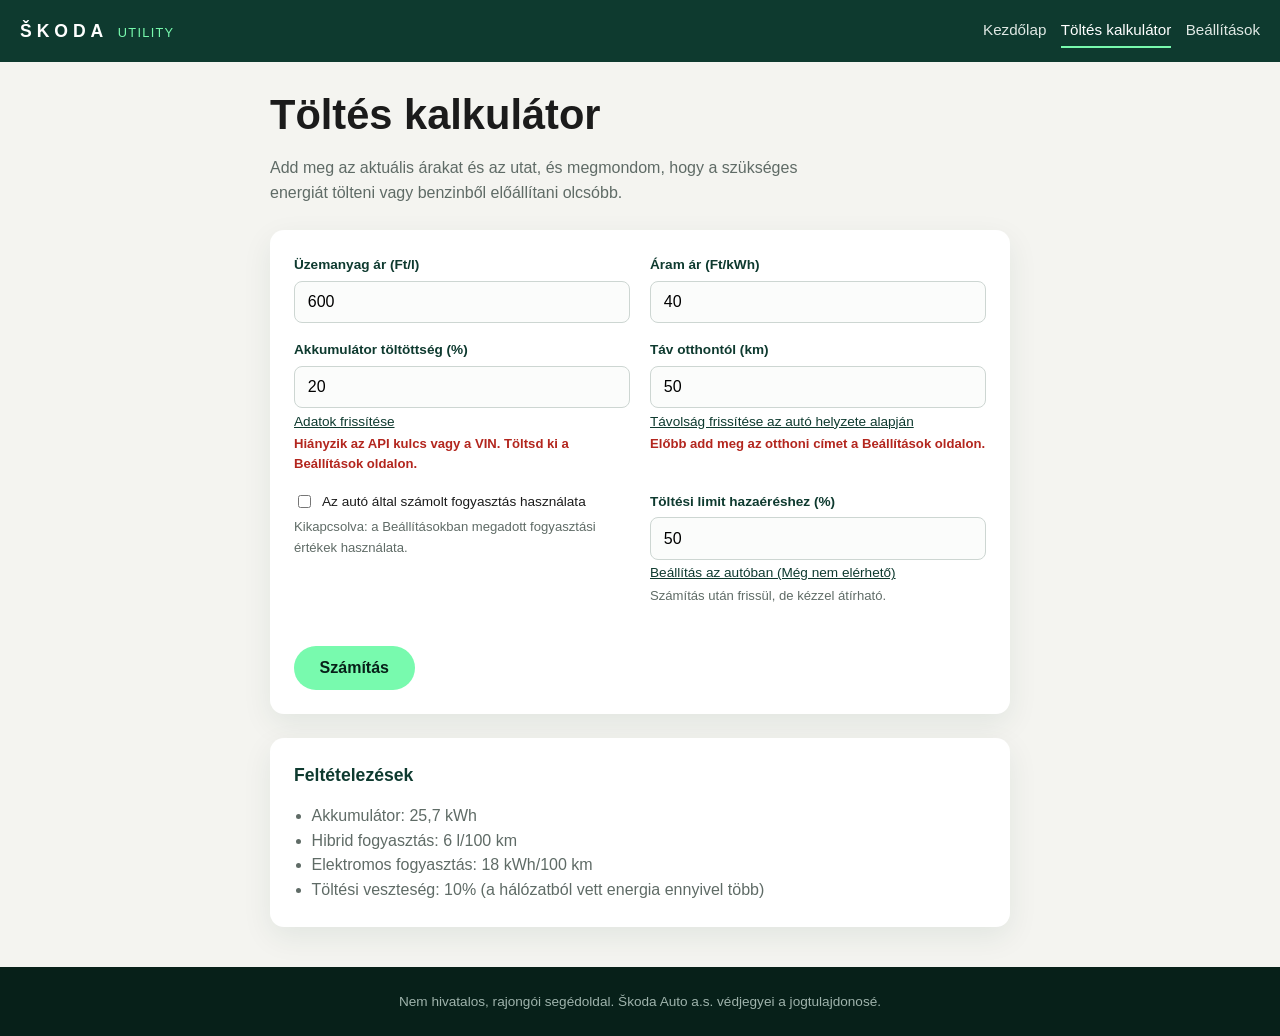
==== calculator.html @ ce1959d5 "optimized cache" ====
<!DOCTYPE html>
<html lang="hu">
<head>
<meta charset="UTF-8" />
<meta name="viewport" content="width=device-width, initial-scale=1.0" />
<title>Töltés kalkulátor | Škoda Utility</title>
<link rel="stylesheet" href="styles.css" />
</head>
<body>
<header class="topbar">
    <a class="brand" href="index.html">
        <span class="brand-mark">ŠKODA</span>
        <span class="brand-sub">Utility</span>
    </a>
    <nav>
        <a href="index.html">Kezdőlap</a>
        <a href="calculator.html" class="active">Töltés kalkulátor</a>
        <a href="settings.html">Beállítások</a>
    </nav>
</header>

<main class="page">
    <h1>Töltés kalkulátor</h1>
    <p class="lead">
        Add meg az aktuális árakat és az utat, és megmondom, hogy a szükséges energiát
        tölteni vagy benzinből előállítani olcsóbb.
    </p>

    <form id="calc-form" class="panel" novalidate>
        <div class="field">
            <label for="fuelPrice">Üzemanyag ár (Ft/l)</label>
            <input type="number" id="fuelPrice" min="0" step="0.1" value="600" required />
        </div>
        <div class="field">
            <label for="elecPrice">Áram ár (Ft/kWh)</label>
            <input type="number" id="elecPrice" min="0" step="0.1" value="40" required />
        </div>
        <div class="field">
            <label for="battery">Akkumulátor töltöttség (%)</label>
            <input type="number" id="battery" min="0" max="100" step="1" value="20" required />
            <div class="link-row">
                <button type="button" id="refresh-data" class="link-btn">Adatok frissítése</button>
            </div>
            <p class="hint" id="battery-hint"></p>
        </div>
        <div class="field">
            <label for="distance">Táv otthontól (km)</label>
            <input type="number" id="distance" min="0" step="0.1" value="50" required />
            <button type="button" id="route-distance" class="link-btn">Távolság frissítése az autó helyzete alapján</button>
            <p class="hint" id="route-hint"></p>
        </div>
        <div class="field checkbox">
            <label for="use-car-consumption">
                <input type="checkbox" id="use-car-consumption" />
                Az autó által számolt fogyasztás használata
            </label>
            <p class="hint" id="consumption-hint">Kikapcsolva: a Beállításokban megadott fogyasztási értékek használata.</p>
        </div>
        <div class="field">
            <label for="targetSoc">Töltési limit hazaéréshez (%)</label>
            <input type="number" id="targetSoc" min="0" max="100" step="1" value="50" />
            <button type="button" id="set-limit" class="link-btn">Beállítás az autóban (Még nem elérhető)</button>
            <p class="hint" id="limit-hint">Számítás után frissül, de kézzel átírható.</p>
        </div>
        <button class="btn" type="submit">Számítás</button>
    </form>

    <section id="result" class="result" hidden></section>

    <section class="panel assumptions">
        <h2>Feltételezések</h2>
        <ul>
            <li>Akkumulátor: 25,7 kWh</li>
            <li>Hibrid fogyasztás: 6 l/100 km</li>
            <li>Elektromos fogyasztás: 18 kWh/100 km</li>
            <li>Töltési veszteség: 10% (a hálózatból vett energia ennyivel több)</li>
        </ul>
    </section>
</main>

<footer class="footer">
    <p>Nem hivatalos, rajongói segédoldal. Škoda Auto a.s. védjegyei a jogtulajdonosé.</p>
</footer>

<script src="skodaApi.js"></script>
<script src="calculator.js"></script>
</body>
</html>
---- styles.css ----
:root {
    --emerald: #0e3a2f;
    --emerald-dark: #072019;
    --electric: #78faae;
    --sand: #f4f4f0;
    --ink: #1b1b1b;
    --muted: #5f6b66;
    --warn: #d9822b;
}

* {
    box-sizing: border-box;
}

body {
    margin: 0;
    font-family: "Segoe UI", "Helvetica Neue", Arial, sans-serif;
    color: var(--ink);
    background: var(--sand);
    line-height: 1.55;
}

.topbar {
    display: flex;
    align-items: center;
    justify-content: space-between;
    gap: .75rem;
    padding: .9rem 1.25rem;
    background: var(--emerald);
    color: #fff;
    flex-wrap: wrap;
    position: sticky;
    top: 0;
    z-index: 10;
}

.brand {
    display: flex;
    align-items: baseline;
    gap: .6rem;
    text-decoration: none;
    color: #fff;
}

.brand-mark {
    font-weight: 700;
    letter-spacing: .28em;
    font-size: 1.1rem;
}

.brand-sub {
    color: var(--electric);
    letter-spacing: .1em;
    text-transform: uppercase;
    font-size: .8rem;
}

.topbar nav {
    display: flex;
    flex-wrap: wrap;
    gap: .5rem .9rem;
}

.topbar nav a {
    color: #dfe8e4;
    text-decoration: none;
    font-size: .95rem;
    padding: .25rem 0;
    border-bottom: 2px solid transparent;
}

.topbar nav a:hover,
.topbar nav a.active {
    color: #fff;
    border-bottom-color: var(--electric);
}

.hero {
    background: linear-gradient(135deg, var(--emerald) 0%, var(--emerald-dark) 100%);
    color: #fff;
    padding: 3rem 1.25rem;
}

.hero-inner {
    max-width: 780px;
    margin: 0 auto;
}

.hero h2 {
    font-size: clamp(1.6rem, 5vw, 2.4rem);
    margin: 0 0 .75rem;
    line-height: 1.2;
}

.eyebrow {
    color: var(--electric);
    text-transform: uppercase;
    letter-spacing: .25em;
    font-size: .78rem;
    margin: 0 0 .5rem;
}

h1 {
    font-size: clamp(1.7rem, 6vw, 2.6rem);
    margin: 0 0 1rem;
    line-height: 1.2;
}

.lead {
    color: var(--muted);
    max-width: 60ch;
}

.hero .lead {
    color: #d6e2dd;
}

.btn {
    display: inline-block;
    margin-top: 1.5rem;
    padding: .8rem 1.6rem;
    background: var(--electric);
    color: var(--emerald-dark);
    border: none;
    border-radius: 999px;
    font-weight: 600;
    font-size: 1rem;
    text-decoration: none;
    cursor: pointer;
}

.btn:hover {
    background: #5ce295;
}

.btn.ghost {
    background: transparent;
    color: var(--emerald);
    border: 1px solid var(--emerald);
}

.btn.ghost:hover {
    background: rgba(14, 58, 47, .08);
}

.btn.ghost.danger {
    color: #b3261e;
    border-color: #b3261e;
}

.btn.ghost.danger:hover {
    background: rgba(179, 38, 30, .08);
}

.actions {
    grid-column: 1 / -1;
    display: flex;
    flex-wrap: wrap;
    gap: .75rem;
}

.actions .btn {
    margin-top: 0;
}

.link-btn {
    align-self: flex-start;
    background: none;
    border: none;
    padding: 0;
    color: var(--emerald);
    font-size: .85rem;
    text-decoration: underline;
    cursor: pointer;
}

.link-btn:disabled {
    color: var(--muted);
    cursor: progress;
}

.link-row {
    display: flex;
    flex-wrap: wrap;
    gap: .5rem 1rem;
}

.section-head {
    display: flex;
    align-items: baseline;
    justify-content: space-between;
    gap: 1rem;
    flex-wrap: wrap;
}

.section-head h1,
.section-head h2 {
    margin: 0;
    color: var(--emerald);
}

.vehicle-cards {
    margin: 1rem 0 0;
    padding: 0;
    max-width: none;
    grid-template-columns: repeat(auto-fit, minmax(150px, 1fr));
}

.map-panel h2 {
    margin: 0 0 .75rem;
    font-size: 1.15rem;
    color: var(--emerald);
}

.map-panel iframe {
    width: 100%;
    height: min(60vw, 320px);
    border: 0;
    border-radius: 10px;
    display: block;
}

.hint {
    margin: 0;
    font-size: .82rem;
    color: var(--muted);
}

.hint.error {
    color: #b3261e;
}

.cards {
    max-width: 980px;
    margin: 0 auto;
    padding: 1.5rem 1.25rem;
    display: grid;
    grid-template-columns: repeat(auto-fit, minmax(180px, 1fr));
    gap: .9rem;
}

.card {
    background: #fff;
    border-radius: 14px;
    padding: 1.1rem 1.25rem;
    box-shadow: 0 10px 30px rgba(14, 58, 47, .08);
}

.card h2 {
    margin: 0 0 .15rem;
    color: var(--emerald);
    font-size: 1.4rem;
    overflow-wrap: anywhere;
}

.card p {
    margin: 0;
    color: var(--muted);
    font-size: .9rem;
}

.page {
    max-width: 780px;
    margin: 0 auto;
    padding: 1.75rem 1.25rem 2.5rem;
}

.panel {
    background: #fff;
    border-radius: 14px;
    padding: 1.5rem;
    box-shadow: 0 10px 30px rgba(14, 58, 47, .08);
    margin-top: 1.5rem;
}

form.panel {
    display: grid;
    grid-template-columns: repeat(auto-fit, minmax(220px, 1fr));
    gap: 1rem 1.25rem;
}

form.panel .btn {
    grid-column: 1 / -1;
    justify-self: start;
}

.field {
    display: flex;
    flex-direction: column;
    gap: .35rem;
}

.field label {
    font-size: .85rem;
    font-weight: 600;
    color: var(--emerald);
}

.field input {
    padding: .7rem .8rem;
    border: 1px solid #cdd6d2;
    border-radius: 8px;
    font-size: 1rem;
    background: #fbfcfb;
}

.field input:focus {
    outline: 2px solid var(--electric);
    border-color: var(--emerald);
}

.field.checkbox label {
    display: flex;
    align-items: center;
    gap: .5rem;
    font-weight: 500;
    color: var(--ink);
}

.field.checkbox input {
    width: auto;
    accent-color: var(--emerald);
}

.result {
    margin-top: 1.5rem;
    background: #fff;
    border-radius: 14px;
    padding: 1.5rem;
    border-left: 6px solid var(--emerald);
    box-shadow: 0 10px 30px rgba(14, 58, 47, .08);
}

.result.charge {
    border-left-color: var(--electric);
}

.result.fuel {
    border-left-color: var(--warn);
}

.verdict {
    margin: 0 0 .75rem;
    font-size: 1.35rem;
    color: var(--emerald);
}

.result table {
    width: 100%;
    border-collapse: collapse;
    margin-top: .5rem;
}

.result th,
.result td {
    text-align: left;
    padding: .45rem .3rem;
    border-bottom: 1px solid #e6ebe9;
    font-size: .95rem;
}

.result td:last-child,
.result th:last-child {
    text-align: right;
}

.note {
    color: var(--muted);
    font-size: .9rem;
    margin: .75rem 0 0;
}

.error {
    color: #b3261e;
    font-weight: 600;
    margin: 0;
}

.assumptions h2 {
    margin-top: 0;
    font-size: 1.1rem;
    color: var(--emerald);
}

.assumptions ul {
    margin: 0;
    padding-left: 1.1rem;
    color: var(--muted);
}

.footer {
    background: var(--emerald-dark);
    color: #9fb3ac;
    text-align: center;
    padding: 1.5rem;
    font-size: .85rem;
}

.footer p {
    margin: 0;
}

@media (max-width: 560px) {
    body {
        line-height: 1.5;
    }

    .topbar {
        gap: .4rem;
    }

    .topbar nav {
        width: 100%;
        gap: .4rem .85rem;
    }

    .topbar nav a {
        font-size: .88rem;
    }

    .hero {
        padding: 2.25rem 1rem;
    }

    .page {
        padding: 1.25rem 1rem 2rem;
    }

    .cards {
        padding: 1rem;
        grid-template-columns: repeat(auto-fit, minmax(140px, 1fr));
    }

    .card {
        padding: .9rem 1rem;
    }

    .card h2 {
        font-size: 1.2rem;
    }

    .panel,
    .result {
        padding: 1.1rem;
        border-radius: 12px;
    }

    form.panel {
        grid-template-columns: 1fr;
    }

    .btn {
        width: 100%;
        text-align: center;
    }

    .actions .btn {
        width: auto;
        flex: 1 1 auto;
    }

    .verdict {
        font-size: 1.15rem;
    }

    /* Sz\u0171k kijelz\u0151n a t\u00e1bl\u00e1zat sorai egym\u00e1s al\u00e1 t\u00f6rnek. */
    .result table,
    .result tbody,
    .result tr,
    .result th,
    .result td {
        display: block;
        width: 100%;
    }

    .result tr {
        padding: .5rem 0;
        border-bottom: 1px solid #e6ebe9;
    }

    .result th,
    .result td {
        border: 0;
        padding: 0;
    }

    .result th {
        color: var(--muted);
        font-size: .82rem;
        font-weight: 600;
    }

    .result td:last-child,
    .result th:last-child {
        text-align: left;
    }
}
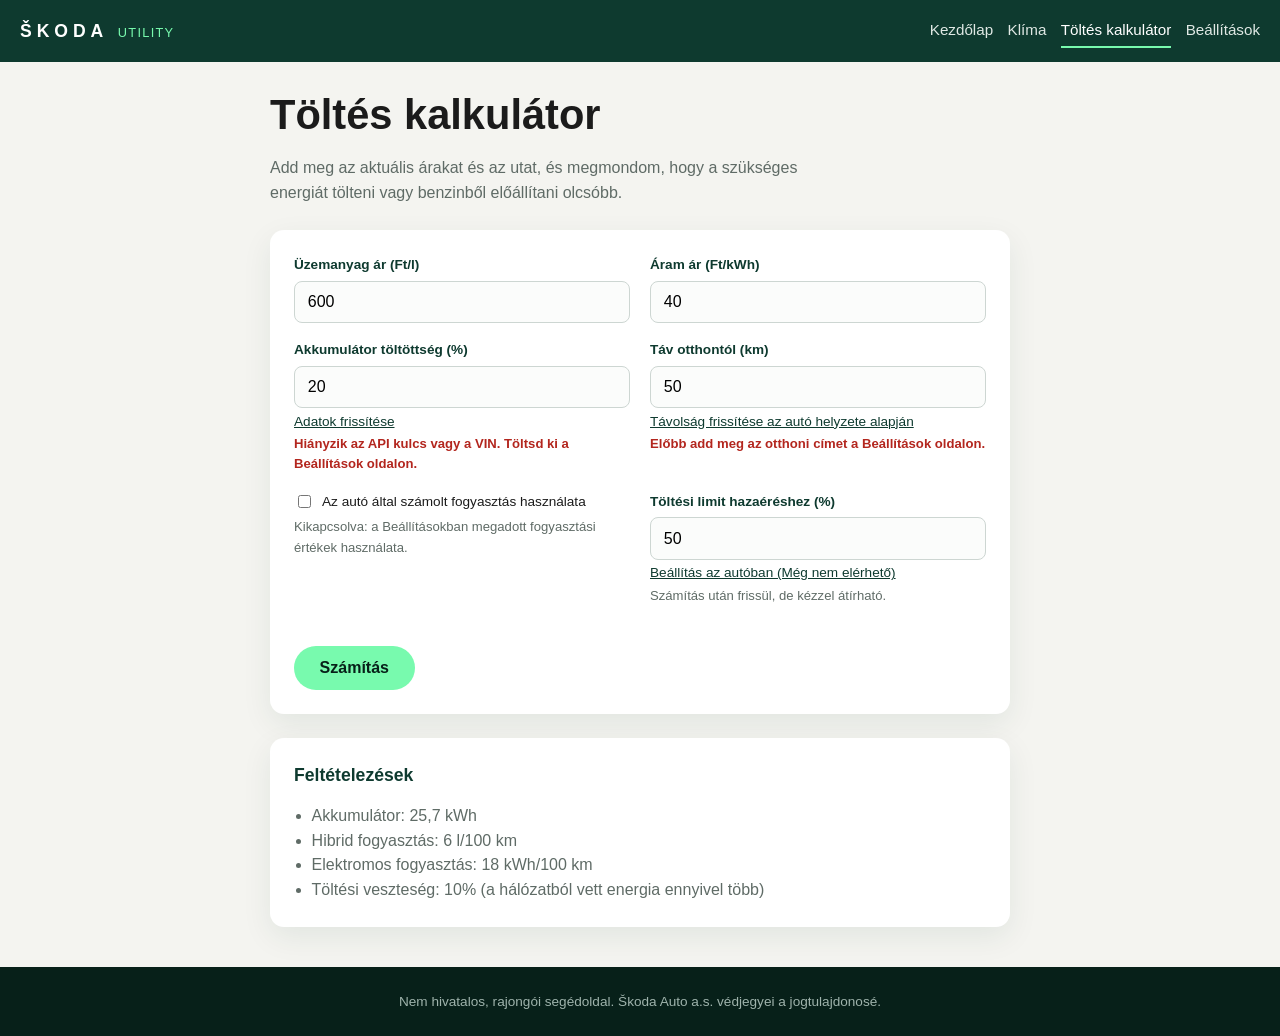
==== commit 7aca88cf: "airconditioning added" ====
--- a/calculator.html
+++ b/calculator.html
@@ -13,76 +13,78 @@
         <span class="brand-sub">Utility</span>
     </a>
     <nav>
-        <a href="index.html">Kezdőlap</a>
-        <a href="calculator.html" class="active">Töltés kalkulátor</a>
-        <a href="settings.html">Beállítások</a>
+        <a href="index.html" data-i18n="nav_home">Kezdőlap</a>
+        <a href="climate.html" data-i18n="nav_climate">Klíma</a>
+        <a href="calculator.html" class="active" data-i18n="nav_calculator">Töltés kalkulátor</a>
+        <a href="settings.html" data-i18n="nav_settings">Beállítások</a>
     </nav>
 </header>
 
 <main class="page">
-    <h1>Töltés kalkulátor</h1>
-    <p class="lead">
+    <h1 data-i18n="calc_title">Töltés kalkulátor</h1>
+    <p class="lead" data-i18n="calc_lead">
         Add meg az aktuális árakat és az utat, és megmondom, hogy a szükséges energiát
         tölteni vagy benzinből előállítani olcsóbb.
     </p>
 
     <form id="calc-form" class="panel" novalidate>
         <div class="field">
-            <label for="fuelPrice">Üzemanyag ár (Ft/l)</label>
+            <label for="fuelPrice" id="fuelPrice-label">Üzemanyag ár (Ft/l)</label>
             <input type="number" id="fuelPrice" min="0" step="0.1" value="600" required />
         </div>
         <div class="field">
-            <label for="elecPrice">Áram ár (Ft/kWh)</label>
+            <label for="elecPrice" id="elecPrice-label">Áram ár (Ft/kWh)</label>
             <input type="number" id="elecPrice" min="0" step="0.1" value="40" required />
         </div>
         <div class="field">
-            <label for="battery">Akkumulátor töltöttség (%)</label>
+            <label for="battery" data-i18n="label_battery">Akkumulátor töltöttség (%)</label>
             <input type="number" id="battery" min="0" max="100" step="1" value="20" required />
             <div class="link-row">
-                <button type="button" id="refresh-data" class="link-btn">Adatok frissítése</button>
+                <button type="button" id="refresh-data" class="link-btn" data-i18n="btn_refresh_data">Adatok frissítése</button>
             </div>
             <p class="hint" id="battery-hint"></p>
         </div>
         <div class="field">
-            <label for="distance">Táv otthontól (km)</label>
+            <label for="distance" data-i18n="label_distance">Táv otthontól (km)</label>
             <input type="number" id="distance" min="0" step="0.1" value="50" required />
-            <button type="button" id="route-distance" class="link-btn">Távolság frissítése az autó helyzete alapján</button>
+            <button type="button" id="route-distance" class="link-btn" data-i18n="btn_refresh_distance">Távolság frissítése az autó helyzete alapján</button>
             <p class="hint" id="route-hint"></p>
         </div>
         <div class="field checkbox">
             <label for="use-car-consumption">
                 <input type="checkbox" id="use-car-consumption" />
-                Az autó által számolt fogyasztás használata
+                <span data-i18n="label_use_car_consumption">Az autó által számolt fogyasztás használata</span>
             </label>
-            <p class="hint" id="consumption-hint">Kikapcsolva: a Beállításokban megadott fogyasztási értékek használata.</p>
+            <p class="hint" id="consumption-hint" data-i18n="consumption_hint_off">Kikapcsolva: a Beállításokban megadott fogyasztási értékek használata.</p>
         </div>
         <div class="field">
-            <label for="targetSoc">Töltési limit hazaéréshez (%)</label>
+            <label for="targetSoc" data-i18n="label_targetSoc">Töltési limit hazaéréshez (%)</label>
             <input type="number" id="targetSoc" min="0" max="100" step="1" value="50" />
-            <button type="button" id="set-limit" class="link-btn">Beállítás az autóban (Még nem elérhető)</button>
-            <p class="hint" id="limit-hint">Számítás után frissül, de kézzel átírható.</p>
+            <button type="button" id="set-limit" class="link-btn" data-i18n="btn_set_limit">Beállítás az autóban (Még nem elérhető)</button>
+            <p class="hint" id="limit-hint" data-i18n="limit_hint_default">Számítás után frissül, de kézzel átírható.</p>
         </div>
-        <button class="btn" type="submit">Számítás</button>
+        <button class="btn" type="submit" data-i18n="btn_calculate">Számítás</button>
     </form>
 
     <section id="result" class="result" hidden></section>
 
     <section class="panel assumptions">
-        <h2>Feltételezések</h2>
-        <ul>
+        <h2 data-i18n="assumptions_title">Feltételezések</h2>
+        <ul id="assumptions-list">
             <li>Akkumulátor: 25,7 kWh</li>
             <li>Hibrid fogyasztás: 6 l/100 km</li>
             <li>Elektromos fogyasztás: 18 kWh/100 km</li>
-            <li>Töltési veszteség: 10% (a hálózatból vett energia ennyivel több)</li>
+            <li data-i18n="assumption_loss">Töltési veszteség: 10% (a hálózatból vett energia ennyivel több)</li>
         </ul>
     </section>
 </main>
 
 <footer class="footer">
-    <p>Nem hivatalos, rajongói segédoldal. Škoda Auto a.s. védjegyei a jogtulajdonosé.</p>
+    <p data-i18n="footer_disclaimer">Nem hivatalos, rajongói segédoldal. Škoda Auto a.s. védjegyei a jogtulajdonosé.</p>
 </footer>
 
 <script src="skodaApi.js"></script>
+<script src="i18n.js"></script>
 <script src="calculator.js"></script>
 </body>
 </html>
--- a/styles.css
+++ b/styles.css
@@ -163,6 +163,36 @@
     margin-top: 0;
 }
 
+.climate-panel {
+    max-width: 560px;
+}
+
+.climate-panel .temperature-input {
+    display: flex;
+    align-items: center;
+    gap: .6rem;
+}
+
+.climate-panel .temperature-input input {
+    width: 8rem;
+}
+
+.climate-panel .temperature-unit {
+    color: var(--muted);
+    font-weight: 600;
+}
+
+.climate-status {
+    min-height: 1.55rem;
+    margin: 0;
+    grid-column: 1 / -1;
+}
+
+.climate-status.success {
+    color: var(--emerald);
+    font-weight: 600;
+}
+
 .link-btn {
     align-self: flex-start;
     background: none;
@@ -259,6 +289,12 @@
     font-size: .9rem;
 }
 
+.spec-source {
+    font-size: .78rem;
+    color: var(--muted);
+    opacity: .75;
+}
+
 .page {
     max-width: 780px;
     margin: 0 auto;
@@ -302,6 +338,20 @@
     border-radius: 8px;
     font-size: 1rem;
     background: #fbfcfb;
+}
+
+.field select {
+    padding: .7rem .8rem;
+    border: 1px solid #cdd6d2;
+    border-radius: 8px;
+    font-size: 1rem;
+    background: #fbfcfb;
+    color: inherit;
+}
+
+.field select:focus {
+    outline: 2px solid var(--electric);
+    border-color: var(--emerald);
 }
 
 .field input:focus {
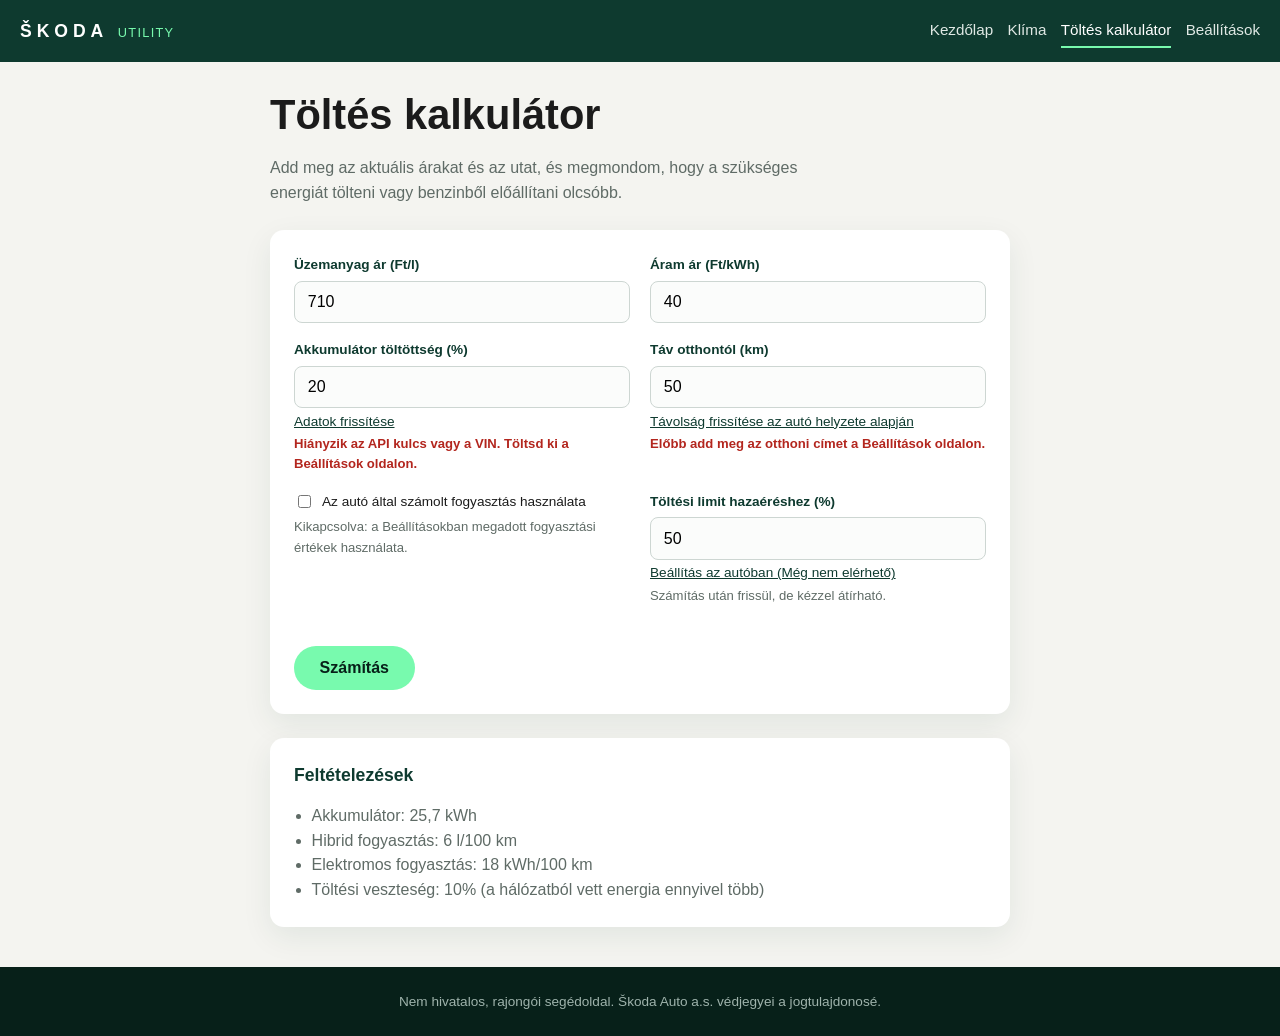
==== commit 8b45ab37: "Update calculator.html" ====
--- a/calculator.html
+++ b/calculator.html
@@ -30,7 +30,7 @@
     <form id="calc-form" class="panel" novalidate>
         <div class="field">
             <label for="fuelPrice" id="fuelPrice-label">Üzemanyag ár (Ft/l)</label>
-            <input type="number" id="fuelPrice" min="0" step="0.1" value="600" required />
+            <input type="number" id="fuelPrice" min="0" step="0.1" value="710" required />
         </div>
         <div class="field">
             <label for="elecPrice" id="elecPrice-label">Áram ár (Ft/kWh)</label>
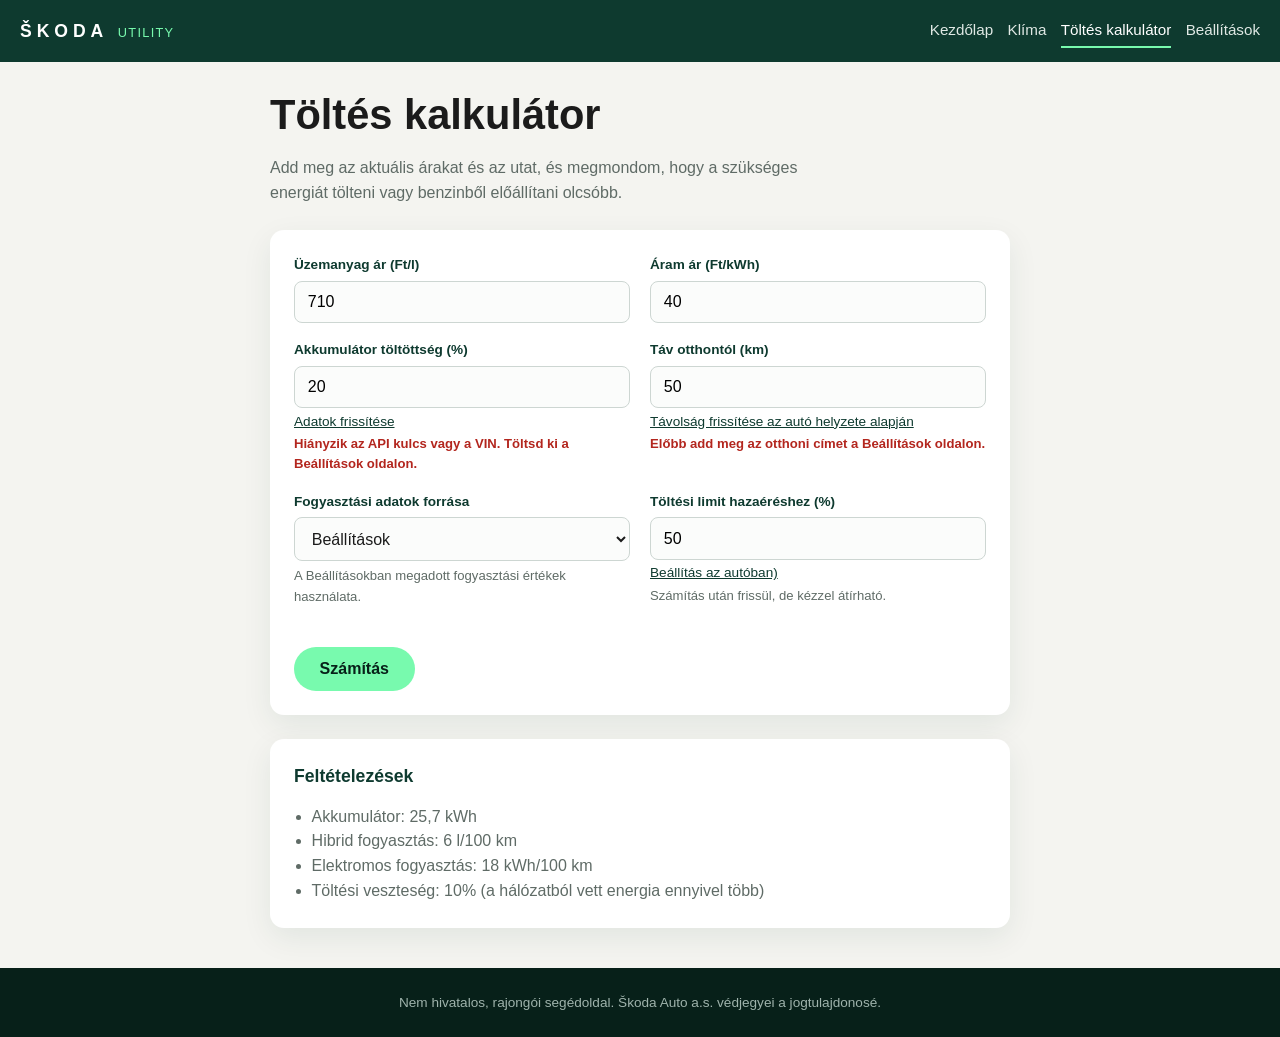
==== commit ccf208fb: "statistic based fuel consuption" ====
--- a/calculator.html
+++ b/calculator.html
@@ -50,12 +50,14 @@
             <button type="button" id="route-distance" class="link-btn" data-i18n="btn_refresh_distance">Távolság frissítése az autó helyzete alapján</button>
             <p class="hint" id="route-hint"></p>
         </div>
-        <div class="field checkbox">
-            <label for="use-car-consumption">
-                <input type="checkbox" id="use-car-consumption" />
-                <span data-i18n="label_use_car_consumption">Az autó által számolt fogyasztás használata</span>
-            </label>
-            <p class="hint" id="consumption-hint" data-i18n="consumption_hint_off">Kikapcsolva: a Beállításokban megadott fogyasztási értékek használata.</p>
+        <div class="field">
+            <label for="consumption-source" data-i18n="label_consumption_source">Fogyasztási adatok forrása</label>
+            <select id="consumption-source">
+                <option value="settings" data-i18n="consumption_source_settings">Beállítások</option>
+                <option value="car" data-i18n="consumption_source_car">Autó adatai</option>
+                <option value="history" data-i18n="consumption_source_history">Utazási előzmények</option>
+            </select>
+            <p class="hint" id="consumption-hint" aria-live="polite" data-i18n="consumption_hint_settings">A Beállításokban megadott fogyasztási értékek használata.</p>
         </div>
         <div class="field">
             <label for="targetSoc" data-i18n="label_targetSoc">Töltési limit hazaéréshez (%)</label>
@@ -85,6 +87,8 @@
 
 <script src="skodaApi.js"></script>
 <script src="i18n.js"></script>
+<script src="statistics-core.js"></script>
+<script src="consumption-history.js"></script>
 <script src="calculator.js"></script>
 </body>
 </html>
--- a/styles.css
+++ b/styles.css
@@ -450,6 +450,20 @@
     margin: 0;
 }
 
+.footer-quiet-link {
+    display: inline-block;
+    margin-top: .65rem;
+    color: #9fb3ac;
+    font-size: .78rem;
+    text-decoration: none;
+}
+
+.footer-quiet-link:hover,
+.footer-quiet-link:focus-visible {
+    color: #fff;
+    text-decoration: underline;
+}
+
 @media (max-width: 560px) {
     body {
         line-height: 1.5;
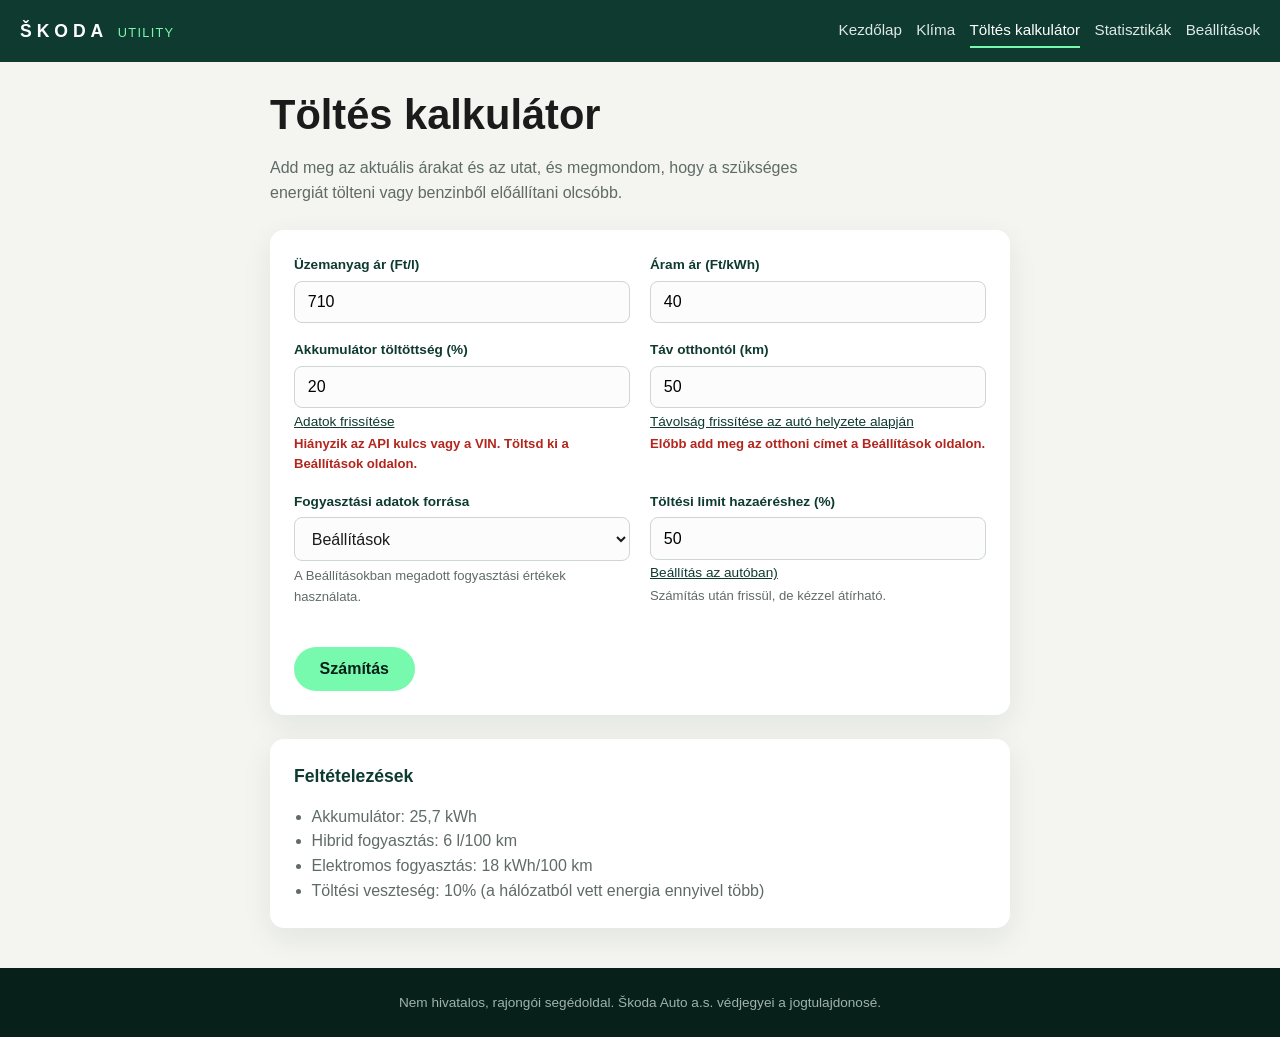
==== commit 35828be8: "better ui" ====
--- a/calculator.html
+++ b/calculator.html
@@ -12,10 +12,12 @@
         <span class="brand-mark">ŠKODA</span>
         <span class="brand-sub">Utility</span>
     </a>
-    <nav>
+    <button class="nav-toggle" type="button" aria-expanded="false" aria-controls="primary-nav" data-i18n="nav_menu">Menü</button>
+    <nav id="primary-nav">
         <a href="index.html" data-i18n="nav_home">Kezdőlap</a>
         <a href="climate.html" data-i18n="nav_climate">Klíma</a>
         <a href="calculator.html" class="active" data-i18n="nav_calculator">Töltés kalkulátor</a>
+        <a href="statistics.html" data-i18n="nav_statistics">Statisztikák</a>
         <a href="settings.html" data-i18n="nav_settings">Beállítások</a>
     </nav>
 </header>
@@ -89,6 +91,7 @@
 <script src="i18n.js"></script>
 <script src="statistics-core.js"></script>
 <script src="consumption-history.js"></script>
+<script src="header.js"></script>
 <script src="calculator.js"></script>
 </body>
 </html>
--- a/styles.css
+++ b/styles.css
@@ -59,6 +59,17 @@
     display: flex;
     flex-wrap: wrap;
     gap: .5rem .9rem;
+}
+
+.nav-toggle {
+    display: none;
+    padding: .45rem .75rem;
+    border: 1px solid rgba(255, 255, 255, .45);
+    border-radius: 4px;
+    background: transparent;
+    color: #fff;
+    font: inherit;
+    cursor: pointer;
 }
 
 .topbar nav a {
@@ -464,22 +475,37 @@
     text-decoration: underline;
 }
 
-@media (max-width: 560px) {
+@media (max-width: 700px) {
     body {
         line-height: 1.5;
     }
 
     .topbar {
-        gap: .4rem;
+        justify-content: space-between;
+        gap: .5rem;
     }
 
     .topbar nav {
         width: 100%;
-        gap: .4rem .85rem;
+        flex-direction: column;
+        gap: .15rem;
+        padding-top: .5rem;
+        border-top: 1px solid rgba(255, 255, 255, .2);
+    }
+
+    .topbar nav:not(.is-open) {
+        display: none;
+    }
+
+    .nav-toggle {
+        display: inline-flex;
+        align-items: center;
+        justify-content: center;
     }
 
     .topbar nav a {
         font-size: .88rem;
+        padding: .45rem 0;
     }
 
     .hero {
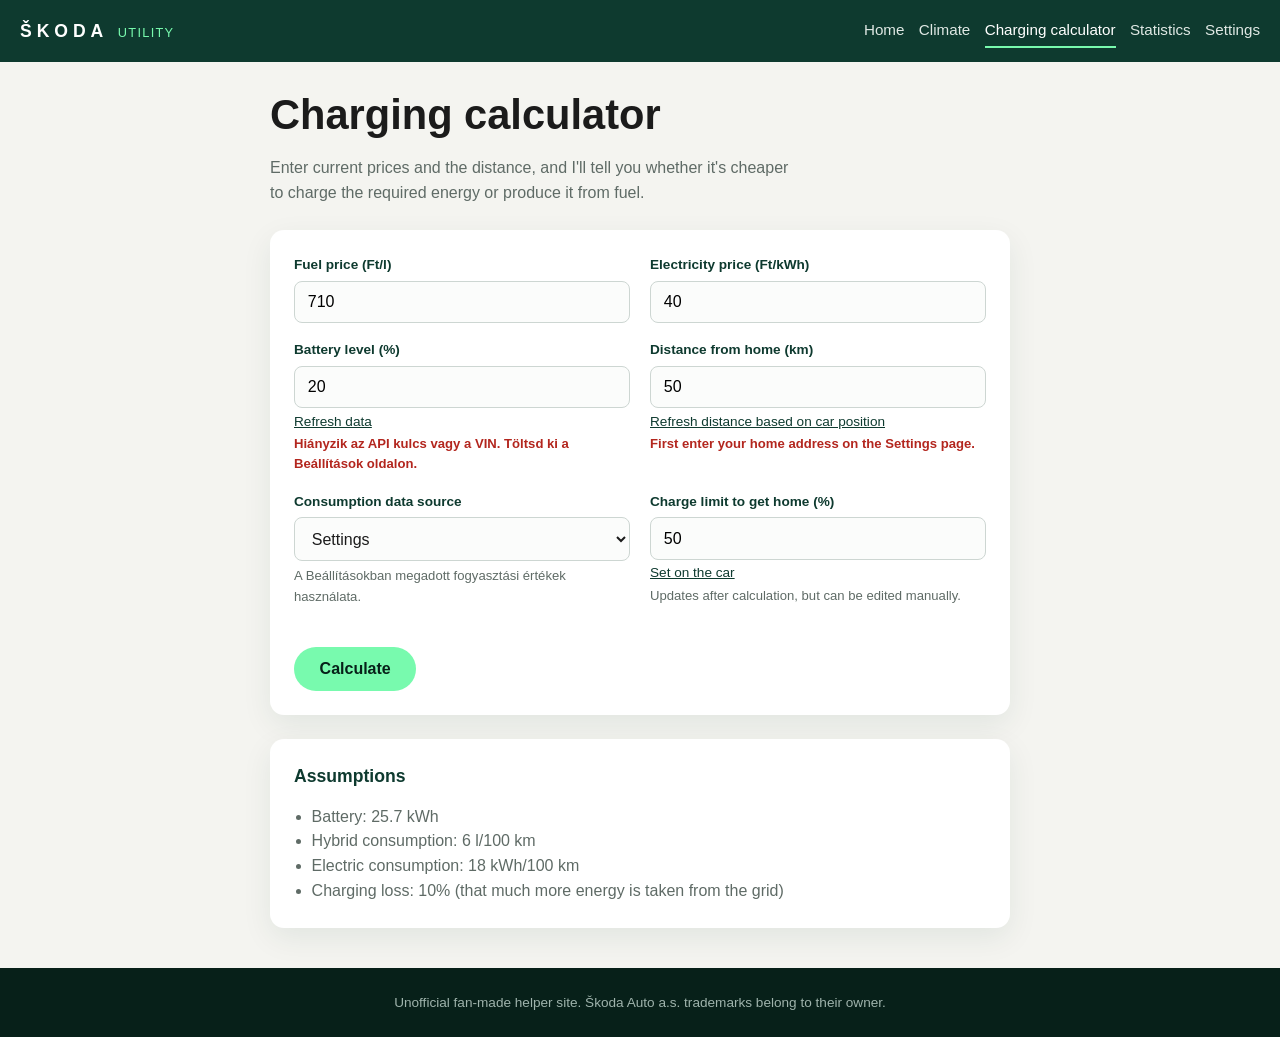
==== commit fe4c6a75: "default lang set to english" ====
--- a/calculator.html
+++ b/calculator.html
@@ -1,5 +1,5 @@
 <!DOCTYPE html>
-<html lang="hu">
+<html lang="en">
 <head>
 <meta charset="UTF-8" />
 <meta name="viewport" content="width=device-width, initial-scale=1.0" />
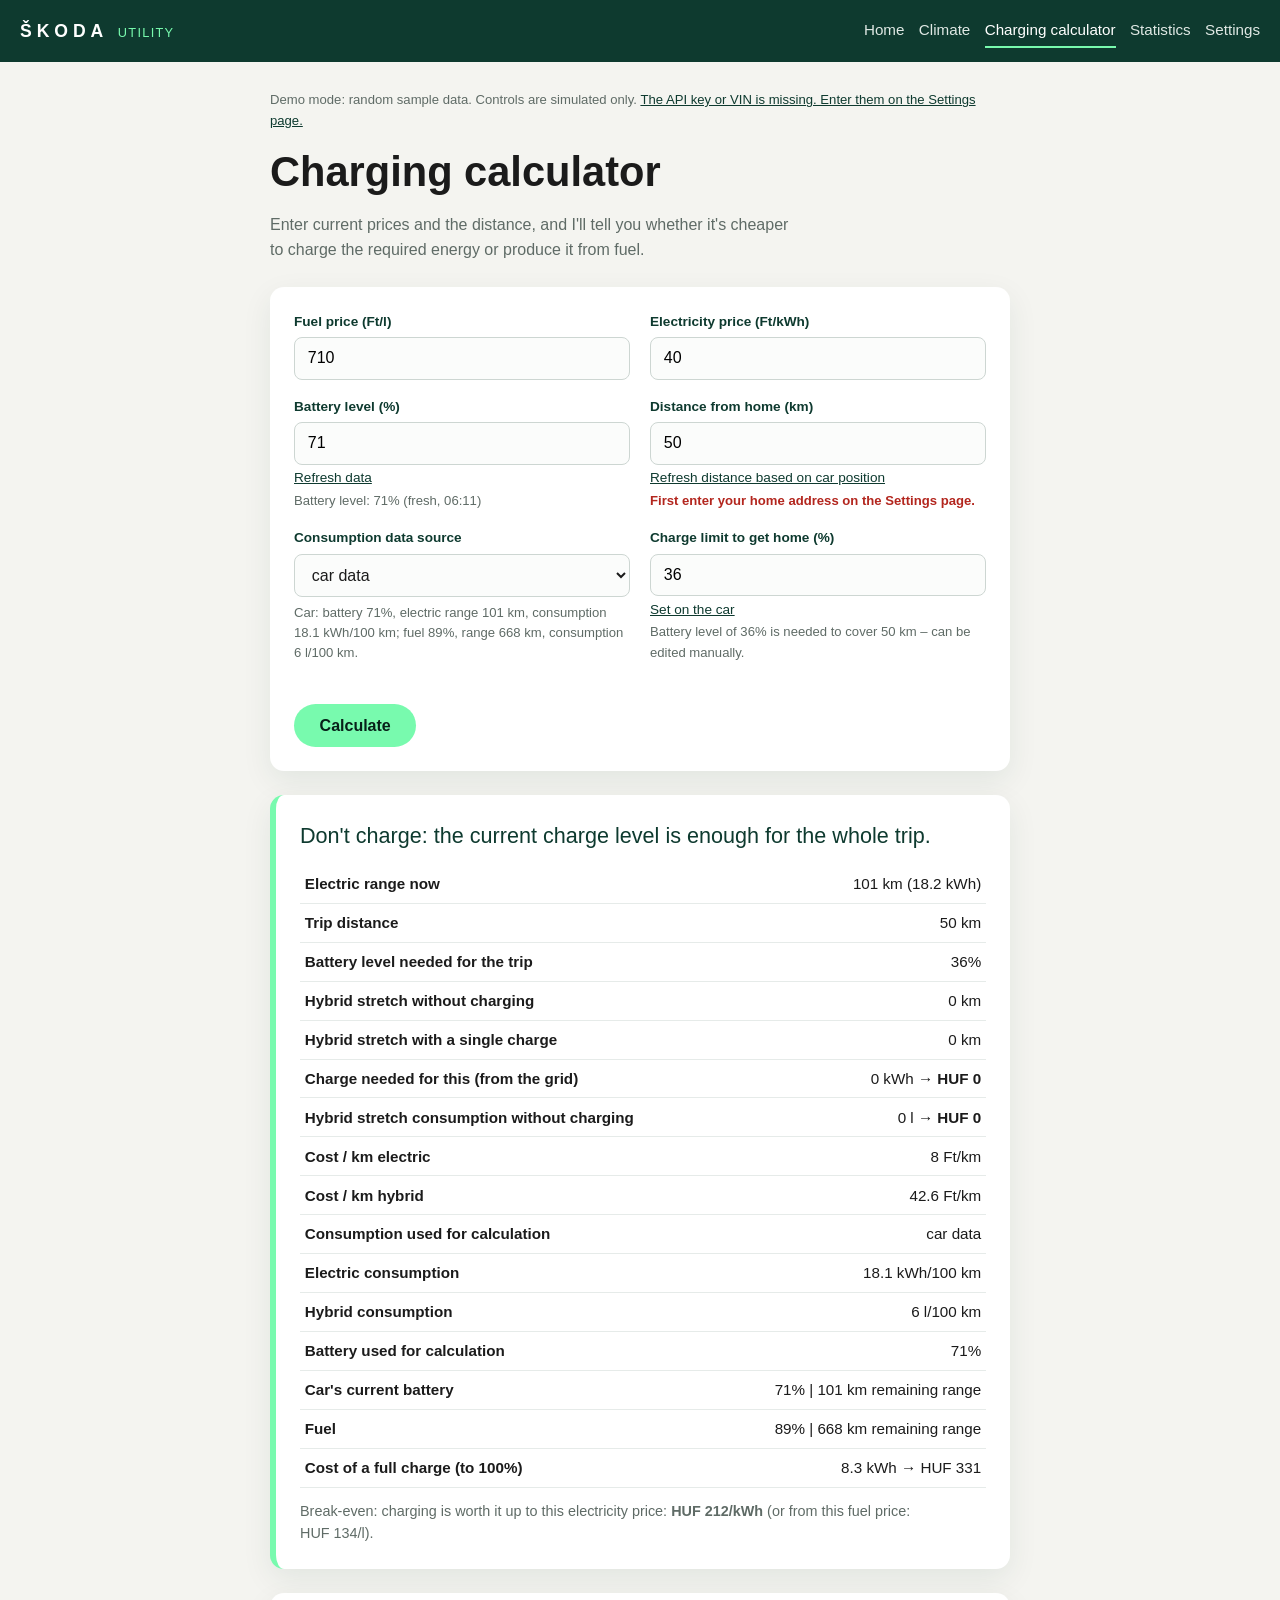
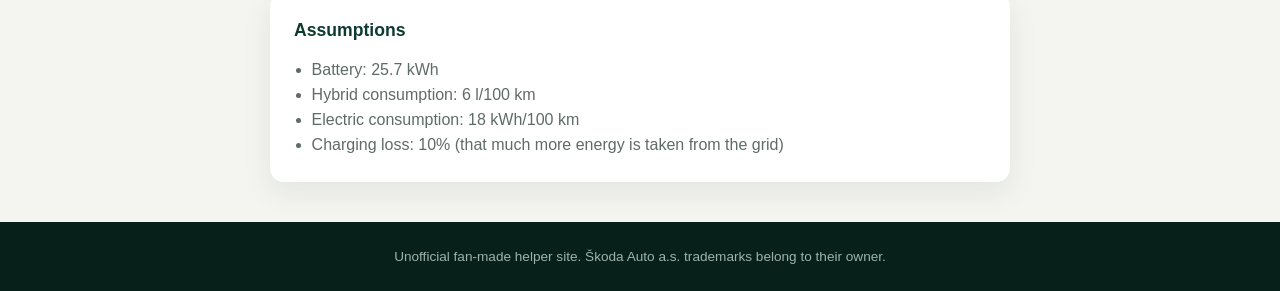
==== commit 19393870: "car is the default consumption data" ====
--- a/calculator.html
+++ b/calculator.html
@@ -56,7 +56,7 @@
             <label for="consumption-source" data-i18n="label_consumption_source">Fogyasztási adatok forrása</label>
             <select id="consumption-source">
                 <option value="settings" data-i18n="consumption_source_settings">Beállítások</option>
-                <option value="car" data-i18n="consumption_source_car">Autó adatai</option>
+                <option value="car" data-i18n="consumption_source_car" selected>Autó adatai</option>
                 <option value="history" data-i18n="consumption_source_history">Utazási előzmények</option>
             </select>
             <p class="hint" id="consumption-hint" aria-live="polite" data-i18n="consumption_hint_settings">A Beállításokban megadott fogyasztási értékek használata.</p>
--- a/styles.css
+++ b/styles.css
@@ -271,6 +271,14 @@
     color: #b3261e;
 }
 
+.demo-notice {
+    margin-bottom: 1rem;
+}
+
+.demo-notice a {
+    color: var(--emerald);
+}
+
 .cards {
     max-width: 980px;
     margin: 0 auto;
